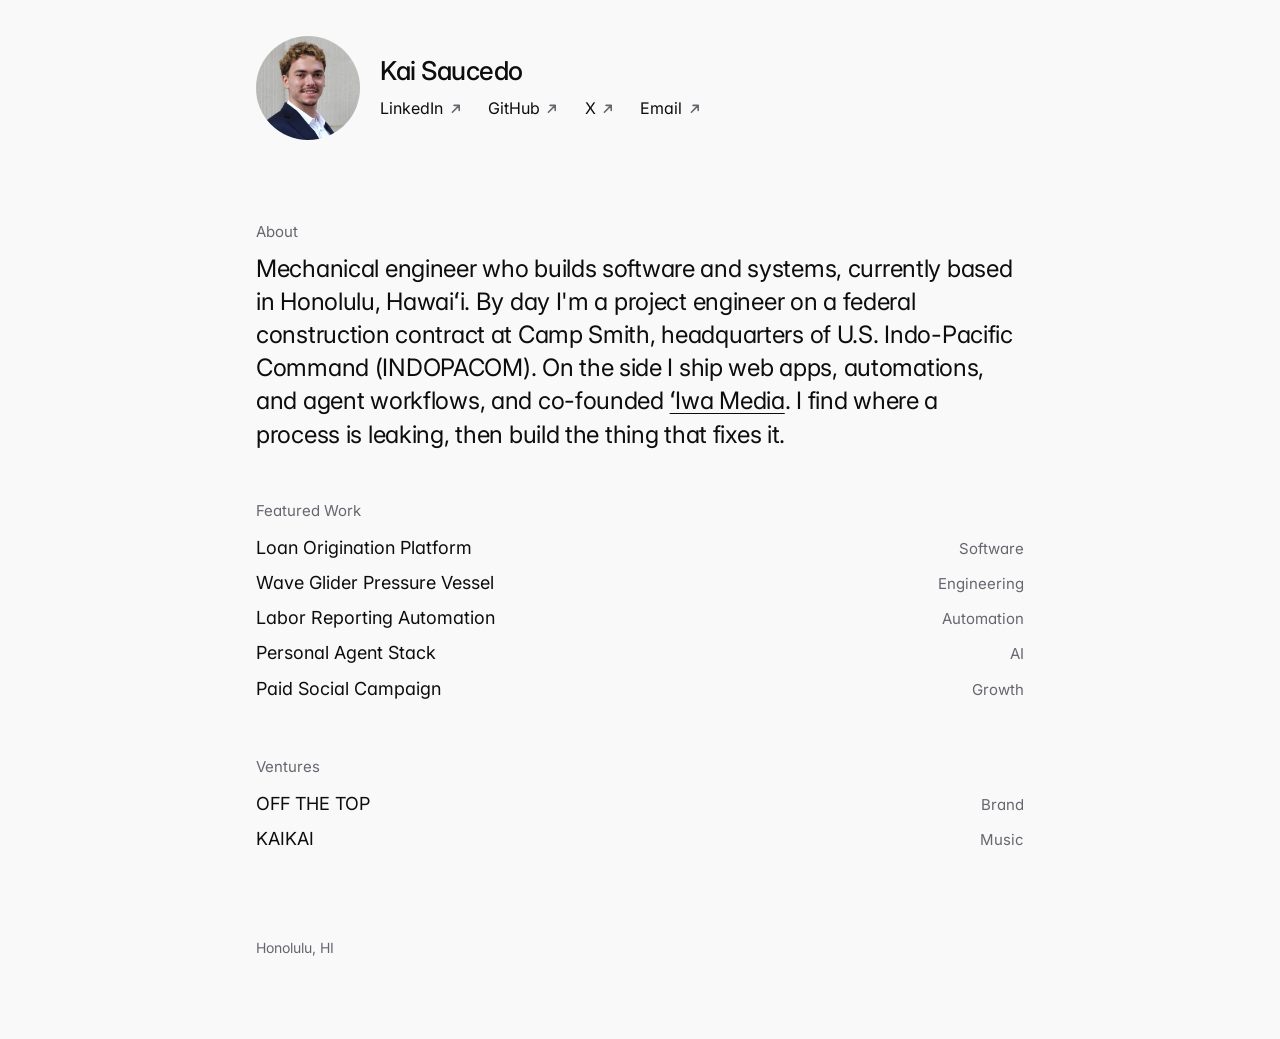
==== index.html @ c6298129 "Keep name, links, and page titles static during decode Co-Authored-By: Claude Opus 5.5 <noreply@anth" ====
<!DOCTYPE html>
<html lang="en">
<head>
<meta charset="UTF-8">
<meta name="viewport" content="width=device-width, initial-scale=1.0, viewport-fit=cover">
<title>Kai Saucedo</title>
<meta name="description" content="Kai Saucedo, mechanical engineer building software, automations, and agent workflows in Honolulu.">
<meta name="claude:viewport-fit-sides" content="cover">
<link rel="preconnect" href="https://fonts.googleapis.com">
<link rel="preconnect" href="https://fonts.gstatic.com" crossorigin>
<link rel="stylesheet" href="https://fonts.googleapis.com/css2?family=Inter:wght@400;500;600&display=swap">
<link rel="stylesheet" href="style.css">
<script>(function(){var r=document.documentElement;if(!(window.matchMedia&&matchMedia('(prefers-reduced-motion: reduce)').matches)){r.classList.add('scramble-pending');setTimeout(function(){r.classList.remove('scramble-pending')},2500);}})();</script>
</head>
<body>
<main class="wrap">
<header class="hero">
<img class="headshot" src="headshot.jpg" width="104" height="104" alt="Kai Saucedo">
<div class="hero-text">
<p class="name">Kai Saucedo</p>
<ul class="links"><li><a href="https://linkedin.com/in/kaisaucedo" target="_blank" rel="noopener"><span>LinkedIn</span><svg viewBox="0 0 12 12" aria-hidden="true"><path d="M3 9 9 3M4.5 3H9v4.5"/></svg></a></li><li><a href="https://github.com/ka1saucedo" target="_blank" rel="noopener"><span>GitHub</span><svg viewBox="0 0 12 12" aria-hidden="true"><path d="M3 9 9 3M4.5 3H9v4.5"/></svg></a></li><li><a href="https://x.com/ka1saucedo" target="_blank" rel="noopener"><span>X</span><svg viewBox="0 0 12 12" aria-hidden="true"><path d="M3 9 9 3M4.5 3H9v4.5"/></svg></a></li><li><a href="mailto:ka1saucedo@outlook.com"><span>Email</span><svg viewBox="0 0 12 12" aria-hidden="true"><path d="M3 9 9 3M4.5 3H9v4.5"/></svg></a></li></ul>
</div>
</header>
<p class="group-label">About</p>
<p class="intro" data-scramble data-delay="120" data-duration="1300">Mechanical engineer who builds software and systems, currently based in Honolulu, Hawaiʻi. By day I'm a project engineer on a federal construction contract at Camp Smith, headquarters of U.S. Indo-Pacific Command (INDOPACOM). On the side I ship web apps, automations, and agent workflows, and co-founded <a class="inline-link" href="https://iwamedia.com" target="_blank" rel="noopener">ʻIwa Media</a>. I find where a process is leaking, then build the thing that fixes it.</p>
<p class="group-label">Featured Work</p><ul class="work"><li><a href="lending.html"><span class="title" data-scramble data-delay="700" data-duration="520">Loan Origination Platform</span><span class="tag">Software</span></a></li><li><a href="capstone.html"><span class="title" data-scramble data-delay="770" data-duration="520">Wave Glider Pressure Vessel</span><span class="tag">Engineering</span></a></li><li><a href="automation.html"><span class="title" data-scramble data-delay="840" data-duration="520">Labor Reporting Automation</span><span class="tag">Automation</span></a></li><li><a href="agents.html"><span class="title" data-scramble data-delay="910" data-duration="520">Personal Agent Stack</span><span class="tag">AI</span></a></li><li><a href="growth.html"><span class="title" data-scramble data-delay="980" data-duration="520">Paid Social Campaign</span><span class="tag">Growth</span></a></li></ul><p class="group-label">Ventures</p><ul class="work"><li><a href="off-the-top.html"><span class="title" data-scramble data-delay="1080" data-duration="520">OFF THE TOP</span><span class="tag">Brand</span></a></li><li><a href="kaikai.html"><span class="title" data-scramble data-delay="1150" data-duration="520">KAIKAI</span><span class="tag">Music</span></a></li></ul>
<footer class="foot"><span>Honolulu, HI</span></footer>
</main>
<script src="site.js"></script>
</body>
</html>
---- style.css ----
/* Layout: one quiet left-aligned column, name on top, big intro, plain list of work. */
:root {
  --bg: #F9F9F9;
  --fg: #0D0D0D;
  --muted: #66666F;
  --line: #E3E3E7;
  --font: "Inter", ui-sans-serif, system-ui, -apple-system, "Segoe UI", Roboto, sans-serif;
  --step-0: 1rem;
  --step-1: 1.125rem;
  --step-2: clamp(1.25rem, 1.05rem + 0.9vw, 1.5rem);
  color-scheme: light;
}
* { box-sizing: border-box; }
html { -webkit-text-size-adjust: 100%; }
body {
  margin: 0;
  background: var(--bg);
  color: var(--fg);
  font-family: var(--font);
  font-size: var(--step-0);
  line-height: 1.6;
  -webkit-font-smoothing: antialiased;
  font-feature-settings: "cv11", "ss01";
}
.wrap {
  max-width: 50rem;
  margin: 0 auto;
  padding-block: 2.25rem 5rem;
  padding-left: max(16px, env(safe-area-inset-left, 0px));
  padding-right: max(16px, env(safe-area-inset-right, 0px));
}
a { color: inherit; }
.inline-link, .prose a {
  text-decoration: underline;
  text-decoration-thickness: 1px;
  text-underline-offset: 0.18em;
}
.inline-link:hover, .prose a:hover { color: var(--muted); }
:focus-visible { outline: 2px solid var(--fg); outline-offset: 3px; border-radius: 2px; }

.name { font-size: clamp(1.375rem, 1.2rem + 0.8vw, 1.625rem); font-weight: 500; letter-spacing: -0.018em; line-height: 1.2; margin: 0; text-decoration: none; display: inline-block; }
.hero { display: flex; align-items: center; gap: 1.25rem; }
.hero-text { min-width: 0; }
.headshot { display: block; flex: none; width: 6.5rem; height: 6.5rem; max-width: 100%; border-radius: 50%; object-fit: cover; margin: 0; background: var(--line); }
.hero .links { margin-top: 0.55rem; }
@media (max-width: 420px) { .headshot { width: 4.5rem; height: 4.5rem; } .hero { gap: 0.9rem; } .hero .links { gap: 0.3rem 0.75rem; font-size: 0.9375rem; } }
.links { list-style: none; padding: 0; margin: 1rem 0 0; display: flex; flex-wrap: wrap; gap: 0.4rem 1.6rem; }
.links a { display: inline-flex; align-items: center; gap: 0.35rem; text-decoration: none; }
.links svg { width: 0.85em; height: 0.85em; fill: none; stroke: var(--muted); stroke-width: 1.4; stroke-linecap: round; stroke-linejoin: round; transition: transform .15s, stroke .15s; }
.links a:hover svg { stroke: var(--fg); transform: translate(1px, -1px); }
.links a:hover { color: var(--muted); }
a.name:hover { color: var(--muted); }

/* home */
.intro {
  font-size: var(--step-2);
  line-height: 1.38;
  letter-spacing: -0.012em;
  margin: clamp(4rem, 10vw, 6.5rem) 0 0;
  max-width: 33em;
}
.work { list-style: none; padding: 0; margin: clamp(4rem, 10vw, 6.5rem) 0 0; }
.work li a {
  display: flex;
  justify-content: space-between;
  align-items: baseline;
  gap: 1rem;
  padding-block: 0.2rem;
  font-size: var(--step-1);
  text-decoration: none;
}
.work .tag { color: var(--muted); font-size: 0.9375rem; white-space: nowrap; transition: color .15s; }
.work li a:hover .tag { color: var(--fg); }
.work li a:hover .title { color: var(--muted); }
.group-label { color: var(--muted); font-size: 0.9375rem; margin: 3rem 0 0.5rem; }
.hero + .group-label { margin-top: clamp(3.5rem, 8vw, 5rem); }
.group-label + .work, .group-label + .intro { margin-top: 0; }
.foot { margin-top: 5rem; color: var(--muted); font-size: 0.875rem; display: flex; flex-wrap: wrap; gap: 0.25rem 1.25rem; }
.foot a { text-decoration: none; }
.foot a:hover { color: var(--fg); }

/* project pages */
.kicker { color: var(--muted); font-size: 0.9375rem; margin: clamp(4rem, 10vw, 6.5rem) 0 0.5rem; }
h1 { font-size: var(--step-2); font-weight: 500; letter-spacing: -0.015em; line-height: 1.3; margin: 0; text-wrap: balance; }
.lede { font-size: var(--step-2); line-height: 1.38; letter-spacing: -0.012em; color: var(--muted); margin: 0.75rem 0 0; max-width: 33em; }
.meta { display: grid; grid-template-columns: 7.5rem minmax(0, 1fr); gap: 0.55rem 1.5rem; margin: 3rem 0 0; padding-top: 1.25rem; border-top: 1px solid var(--line); }
.meta dt { color: var(--muted); font-size: 0.9375rem; }
.meta dd { margin: 0; min-width: 0; }
.prose { max-width: 65ch; }
.prose h2 { font-size: var(--step-0); font-weight: 600; margin: 3rem 0 0.5rem; letter-spacing: -0.005em; }
.prose p { margin: 0 0 1rem; }
.flow { list-style: none; padding: 0; margin: 0.25rem 0 0; counter-reset: step; display: grid; gap: 0.6rem; }
.flow li { counter-increment: step; display: grid; grid-template-columns: 2rem minmax(0, 1fr); }
.flow li::before { content: counter(step, decimal-leading-zero); color: var(--muted); font-variant-numeric: tabular-nums; font-size: 0.9375rem; padding-top: 0.05rem; }
.flow strong { font-weight: 500; }
.flow span { color: var(--muted); }
.plain-list { padding-left: 1.1rem; margin: 0.25rem 0 1rem; }
.plain-list li { margin-bottom: 0.4rem; }
.figures { display: grid; grid-template-columns: repeat(4, minmax(0, 1fr)); gap: 1.25rem 1.5rem; margin: 2.5rem 0 0; padding-top: 1.25rem; border-top: 1px solid var(--line); }
.figures div { min-width: 0; }
.figures dt { font-size: var(--step-2); font-weight: 500; letter-spacing: -0.015em; font-variant-numeric: tabular-nums; }
.figures dd { margin: 0.15rem 0 0; color: var(--muted); font-size: 0.875rem; line-height: 1.4; }
.note { color: var(--muted); font-size: 0.875rem; }
.pager { display: flex; justify-content: space-between; flex-wrap: wrap; gap: 0.75rem 2rem; margin-top: 4.5rem; padding-top: 1.25rem; border-top: 1px solid var(--line); font-size: 0.9375rem; }
.pager a { text-decoration: none; color: var(--muted); }
.pager a:hover { color: var(--fg); }
.pager b { font-weight: 500; color: var(--fg); }

@media (max-width: 640px) {
  .figures { grid-template-columns: repeat(2, minmax(0, 1fr)); }
  .meta { grid-template-columns: minmax(0, 1fr); gap: 0.1rem; }
  .meta dd { margin-bottom: 0.7rem; }
}

/* scramble: hide only while the script is about to take over */
.scramble-pending [data-scramble] { visibility: hidden; }
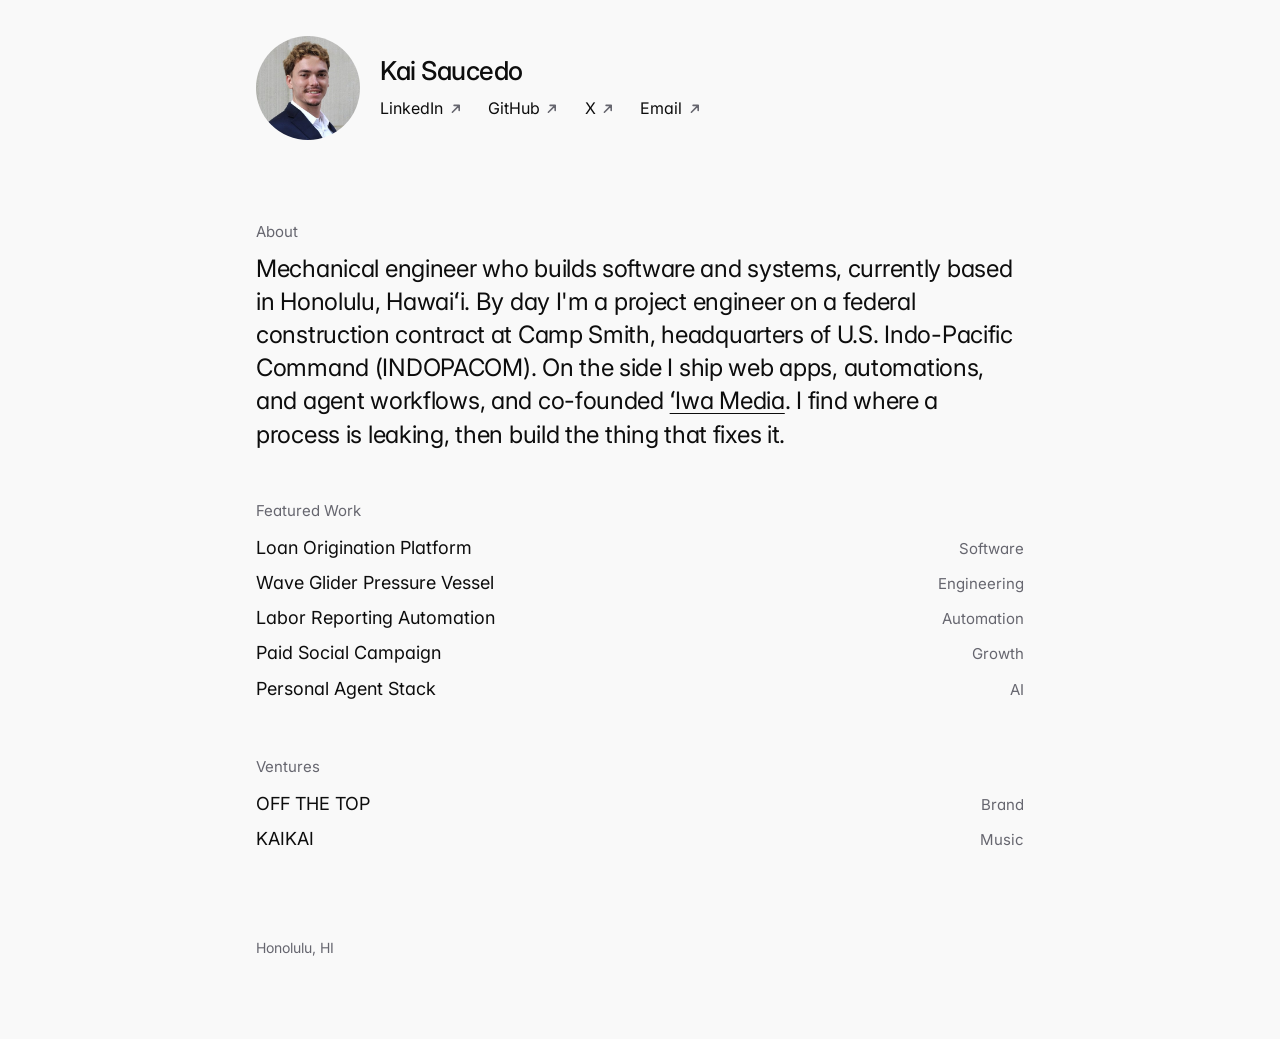
==== commit 35681535: "Move Personal Agent Stack below Paid Social Campaign Co-Authored-By: Claude Opus 5.5 <noreply@anthro" ====
--- a/index.html
+++ b/index.html
@@ -23,7 +23,7 @@
 </header>
 <p class="group-label">About</p>
 <p class="intro" data-scramble data-delay="120" data-duration="1300">Mechanical engineer who builds software and systems, currently based in Honolulu, Hawaiʻi. By day I'm a project engineer on a federal construction contract at Camp Smith, headquarters of U.S. Indo-Pacific Command (INDOPACOM). On the side I ship web apps, automations, and agent workflows, and co-founded <a class="inline-link" href="https://iwamedia.com" target="_blank" rel="noopener">ʻIwa Media</a>. I find where a process is leaking, then build the thing that fixes it.</p>
-<p class="group-label">Featured Work</p><ul class="work"><li><a href="lending.html"><span class="title" data-scramble data-delay="700" data-duration="520">Loan Origination Platform</span><span class="tag">Software</span></a></li><li><a href="capstone.html"><span class="title" data-scramble data-delay="770" data-duration="520">Wave Glider Pressure Vessel</span><span class="tag">Engineering</span></a></li><li><a href="automation.html"><span class="title" data-scramble data-delay="840" data-duration="520">Labor Reporting Automation</span><span class="tag">Automation</span></a></li><li><a href="agents.html"><span class="title" data-scramble data-delay="910" data-duration="520">Personal Agent Stack</span><span class="tag">AI</span></a></li><li><a href="growth.html"><span class="title" data-scramble data-delay="980" data-duration="520">Paid Social Campaign</span><span class="tag">Growth</span></a></li></ul><p class="group-label">Ventures</p><ul class="work"><li><a href="off-the-top.html"><span class="title" data-scramble data-delay="1080" data-duration="520">OFF THE TOP</span><span class="tag">Brand</span></a></li><li><a href="kaikai.html"><span class="title" data-scramble data-delay="1150" data-duration="520">KAIKAI</span><span class="tag">Music</span></a></li></ul>
+<p class="group-label">Featured Work</p><ul class="work"><li><a href="lending.html"><span class="title" data-scramble data-delay="700" data-duration="520">Loan Origination Platform</span><span class="tag" data-scramble data-delay="760" data-duration="460">Software</span></a></li><li><a href="capstone.html"><span class="title" data-scramble data-delay="770" data-duration="520">Wave Glider Pressure Vessel</span><span class="tag" data-scramble data-delay="830" data-duration="460">Engineering</span></a></li><li><a href="automation.html"><span class="title" data-scramble data-delay="840" data-duration="520">Labor Reporting Automation</span><span class="tag" data-scramble data-delay="900" data-duration="460">Automation</span></a></li><li><a href="growth.html"><span class="title" data-scramble data-delay="910" data-duration="520">Paid Social Campaign</span><span class="tag" data-scramble data-delay="970" data-duration="460">Growth</span></a></li><li><a href="agents.html"><span class="title" data-scramble data-delay="980" data-duration="520">Personal Agent Stack</span><span class="tag" data-scramble data-delay="1040" data-duration="460">AI</span></a></li></ul><p class="group-label">Ventures</p><ul class="work"><li><a href="off-the-top.html"><span class="title" data-scramble data-delay="1080" data-duration="520">OFF THE TOP</span><span class="tag" data-scramble data-delay="1140" data-duration="460">Brand</span></a></li><li><a href="kaikai.html"><span class="title" data-scramble data-delay="1150" data-duration="520">KAIKAI</span><span class="tag" data-scramble data-delay="1210" data-duration="460">Music</span></a></li></ul>
 <footer class="foot"><span>Honolulu, HI</span></footer>
 </main>
 <script src="site.js"></script>
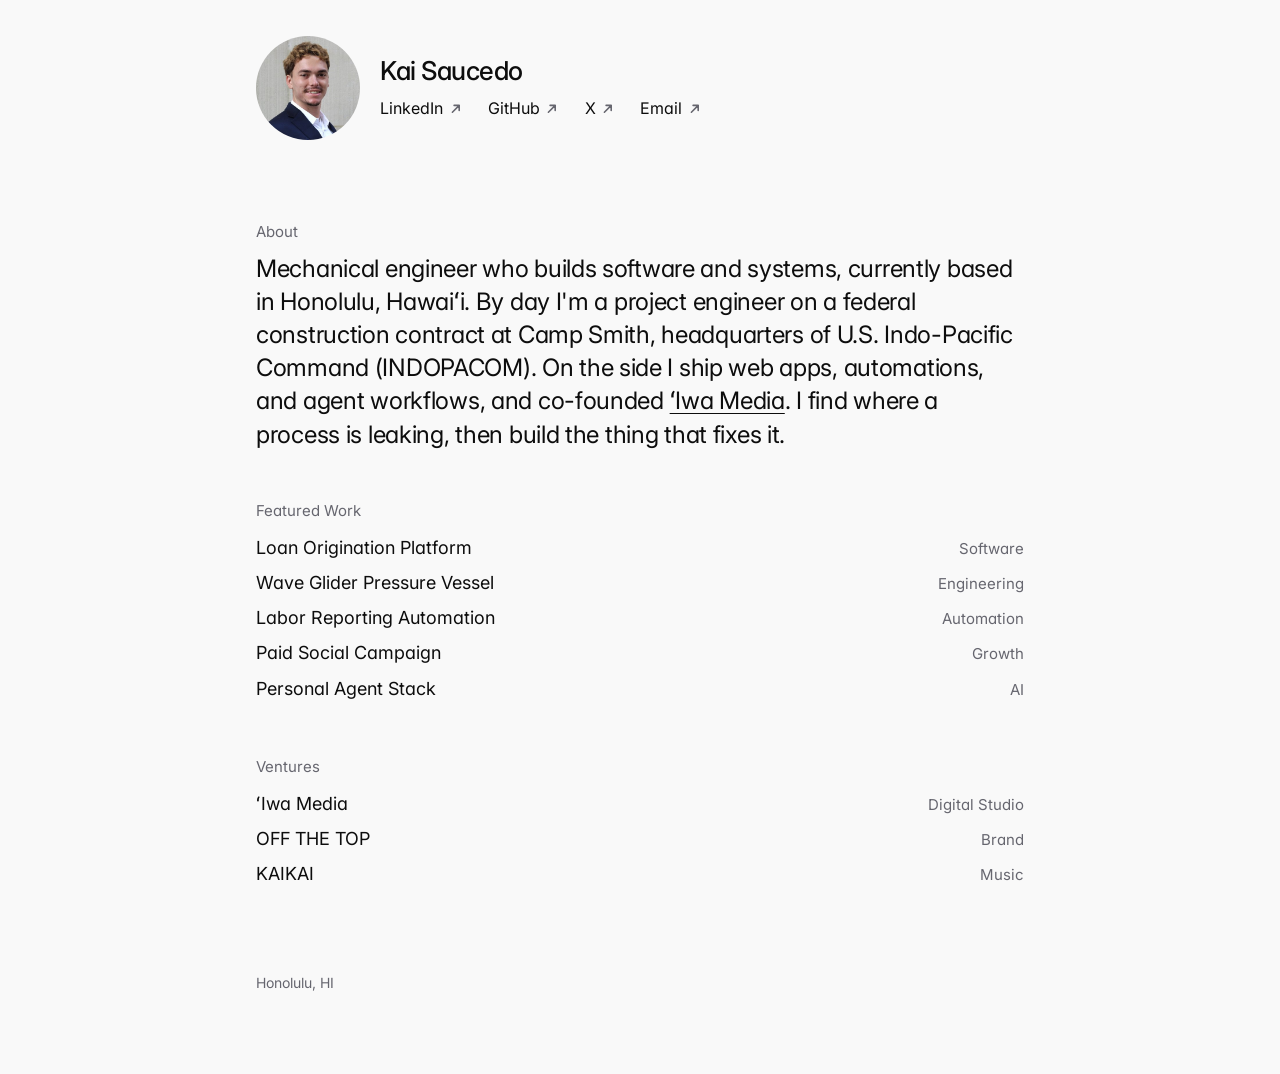
==== commit 9c768e79: "Add ʻIwa Media to Ventures Co-Authored-By: Claude Opus 5.5 <noreply@anthropic.com> Claude-Session: h" ====
--- a/index.html
+++ b/index.html
@@ -23,7 +23,7 @@
 </header>
 <p class="group-label">About</p>
 <p class="intro" data-scramble data-delay="120" data-duration="1300">Mechanical engineer who builds software and systems, currently based in Honolulu, Hawaiʻi. By day I'm a project engineer on a federal construction contract at Camp Smith, headquarters of U.S. Indo-Pacific Command (INDOPACOM). On the side I ship web apps, automations, and agent workflows, and co-founded <a class="inline-link" href="https://iwamedia.com" target="_blank" rel="noopener">ʻIwa Media</a>. I find where a process is leaking, then build the thing that fixes it.</p>
-<p class="group-label">Featured Work</p><ul class="work"><li><a href="lending.html"><span class="title" data-scramble data-delay="700" data-duration="520">Loan Origination Platform</span><span class="tag" data-scramble data-delay="760" data-duration="460">Software</span></a></li><li><a href="capstone.html"><span class="title" data-scramble data-delay="770" data-duration="520">Wave Glider Pressure Vessel</span><span class="tag" data-scramble data-delay="830" data-duration="460">Engineering</span></a></li><li><a href="automation.html"><span class="title" data-scramble data-delay="840" data-duration="520">Labor Reporting Automation</span><span class="tag" data-scramble data-delay="900" data-duration="460">Automation</span></a></li><li><a href="growth.html"><span class="title" data-scramble data-delay="910" data-duration="520">Paid Social Campaign</span><span class="tag" data-scramble data-delay="970" data-duration="460">Growth</span></a></li><li><a href="agents.html"><span class="title" data-scramble data-delay="980" data-duration="520">Personal Agent Stack</span><span class="tag" data-scramble data-delay="1040" data-duration="460">AI</span></a></li></ul><p class="group-label">Ventures</p><ul class="work"><li><a href="off-the-top.html"><span class="title" data-scramble data-delay="1080" data-duration="520">OFF THE TOP</span><span class="tag" data-scramble data-delay="1140" data-duration="460">Brand</span></a></li><li><a href="kaikai.html"><span class="title" data-scramble data-delay="1150" data-duration="520">KAIKAI</span><span class="tag" data-scramble data-delay="1210" data-duration="460">Music</span></a></li></ul>
+<p class="group-label">Featured Work</p><ul class="work"><li><a href="lending.html"><span class="title" data-scramble data-delay="700" data-duration="520">Loan Origination Platform</span><span class="tag" data-scramble data-delay="760" data-duration="460">Software</span></a></li><li><a href="capstone.html"><span class="title" data-scramble data-delay="770" data-duration="520">Wave Glider Pressure Vessel</span><span class="tag" data-scramble data-delay="830" data-duration="460">Engineering</span></a></li><li><a href="automation.html"><span class="title" data-scramble data-delay="840" data-duration="520">Labor Reporting Automation</span><span class="tag" data-scramble data-delay="900" data-duration="460">Automation</span></a></li><li><a href="growth.html"><span class="title" data-scramble data-delay="910" data-duration="520">Paid Social Campaign</span><span class="tag" data-scramble data-delay="970" data-duration="460">Growth</span></a></li><li><a href="agents.html"><span class="title" data-scramble data-delay="980" data-duration="520">Personal Agent Stack</span><span class="tag" data-scramble data-delay="1040" data-duration="460">AI</span></a></li></ul><p class="group-label">Ventures</p><ul class="work"><li><a href="iwa-media.html"><span class="title" data-scramble data-delay="1080" data-duration="520">ʻIwa Media</span><span class="tag" data-scramble data-delay="1140" data-duration="460">Digital Studio</span></a></li><li><a href="off-the-top.html"><span class="title" data-scramble data-delay="1150" data-duration="520">OFF THE TOP</span><span class="tag" data-scramble data-delay="1210" data-duration="460">Brand</span></a></li><li><a href="kaikai.html"><span class="title" data-scramble data-delay="1220" data-duration="520">KAIKAI</span><span class="tag" data-scramble data-delay="1280" data-duration="460">Music</span></a></li></ul>
 <footer class="foot"><span>Honolulu, HI</span></footer>
 </main>
 <script src="site.js"></script>
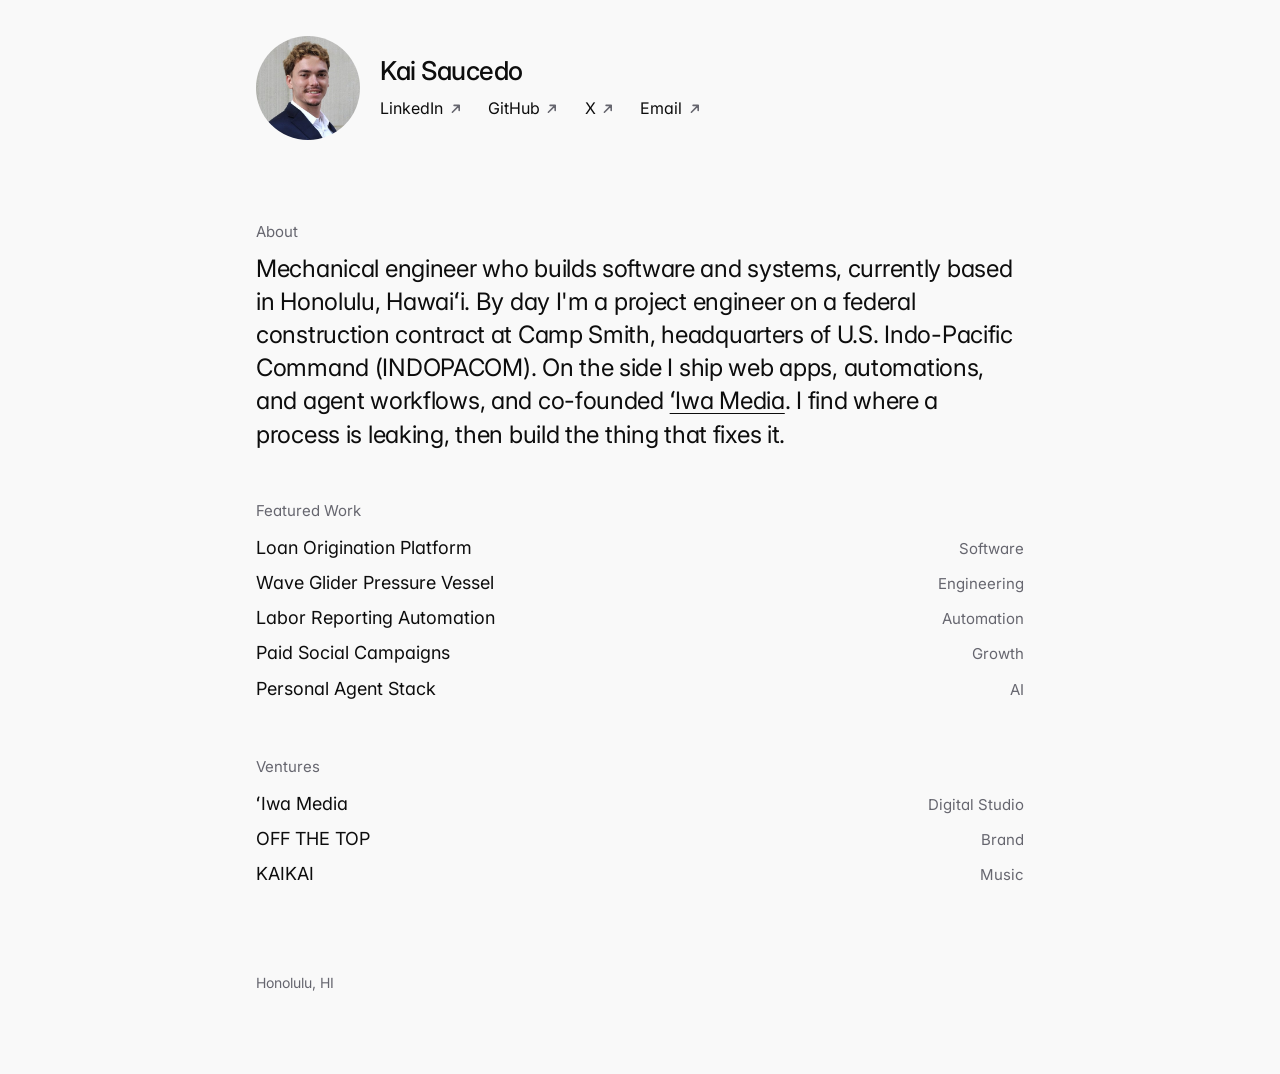
==== commit ad619750: "Expand capstone page from team site; rebuild growth page across all Meta ad accounts Co-Authored-By:" ====
--- a/index.html
+++ b/index.html
@@ -23,7 +23,7 @@
 </header>
 <p class="group-label">About</p>
 <p class="intro" data-scramble data-delay="120" data-duration="1300">Mechanical engineer who builds software and systems, currently based in Honolulu, Hawaiʻi. By day I'm a project engineer on a federal construction contract at Camp Smith, headquarters of U.S. Indo-Pacific Command (INDOPACOM). On the side I ship web apps, automations, and agent workflows, and co-founded <a class="inline-link" href="https://iwamedia.com" target="_blank" rel="noopener">ʻIwa Media</a>. I find where a process is leaking, then build the thing that fixes it.</p>
-<p class="group-label">Featured Work</p><ul class="work"><li><a href="lending.html"><span class="title" data-scramble data-delay="700" data-duration="520">Loan Origination Platform</span><span class="tag" data-scramble data-delay="760" data-duration="460">Software</span></a></li><li><a href="capstone.html"><span class="title" data-scramble data-delay="770" data-duration="520">Wave Glider Pressure Vessel</span><span class="tag" data-scramble data-delay="830" data-duration="460">Engineering</span></a></li><li><a href="automation.html"><span class="title" data-scramble data-delay="840" data-duration="520">Labor Reporting Automation</span><span class="tag" data-scramble data-delay="900" data-duration="460">Automation</span></a></li><li><a href="growth.html"><span class="title" data-scramble data-delay="910" data-duration="520">Paid Social Campaign</span><span class="tag" data-scramble data-delay="970" data-duration="460">Growth</span></a></li><li><a href="agents.html"><span class="title" data-scramble data-delay="980" data-duration="520">Personal Agent Stack</span><span class="tag" data-scramble data-delay="1040" data-duration="460">AI</span></a></li></ul><p class="group-label">Ventures</p><ul class="work"><li><a href="iwa-media.html"><span class="title" data-scramble data-delay="1080" data-duration="520">ʻIwa Media</span><span class="tag" data-scramble data-delay="1140" data-duration="460">Digital Studio</span></a></li><li><a href="off-the-top.html"><span class="title" data-scramble data-delay="1150" data-duration="520">OFF THE TOP</span><span class="tag" data-scramble data-delay="1210" data-duration="460">Brand</span></a></li><li><a href="kaikai.html"><span class="title" data-scramble data-delay="1220" data-duration="520">KAIKAI</span><span class="tag" data-scramble data-delay="1280" data-duration="460">Music</span></a></li></ul>
+<p class="group-label">Featured Work</p><ul class="work"><li><a href="lending.html"><span class="title" data-scramble data-delay="700" data-duration="520">Loan Origination Platform</span><span class="tag" data-scramble data-delay="760" data-duration="460">Software</span></a></li><li><a href="capstone.html"><span class="title" data-scramble data-delay="770" data-duration="520">Wave Glider Pressure Vessel</span><span class="tag" data-scramble data-delay="830" data-duration="460">Engineering</span></a></li><li><a href="automation.html"><span class="title" data-scramble data-delay="840" data-duration="520">Labor Reporting Automation</span><span class="tag" data-scramble data-delay="900" data-duration="460">Automation</span></a></li><li><a href="growth.html"><span class="title" data-scramble data-delay="910" data-duration="520">Paid Social Campaigns</span><span class="tag" data-scramble data-delay="970" data-duration="460">Growth</span></a></li><li><a href="agents.html"><span class="title" data-scramble data-delay="980" data-duration="520">Personal Agent Stack</span><span class="tag" data-scramble data-delay="1040" data-duration="460">AI</span></a></li></ul><p class="group-label">Ventures</p><ul class="work"><li><a href="iwa-media.html"><span class="title" data-scramble data-delay="1080" data-duration="520">ʻIwa Media</span><span class="tag" data-scramble data-delay="1140" data-duration="460">Digital Studio</span></a></li><li><a href="off-the-top.html"><span class="title" data-scramble data-delay="1150" data-duration="520">OFF THE TOP</span><span class="tag" data-scramble data-delay="1210" data-duration="460">Brand</span></a></li><li><a href="kaikai.html"><span class="title" data-scramble data-delay="1220" data-duration="520">KAIKAI</span><span class="tag" data-scramble data-delay="1280" data-duration="460">Music</span></a></li></ul>
 <footer class="foot"><span>Honolulu, HI</span></footer>
 </main>
 <script src="site.js"></script>
--- a/style.css
+++ b/style.css
@@ -101,6 +101,15 @@
 .figures dt { font-size: var(--step-2); font-weight: 500; letter-spacing: -0.015em; font-variant-numeric: tabular-nums; }
 .figures dd { margin: 0.15rem 0 0; color: var(--muted); font-size: 0.875rem; line-height: 1.4; }
 .note { color: var(--muted); font-size: 0.875rem; }
+.table-wrap { overflow-x: auto; margin: 0.5rem 0 1.25rem; }
+table { border-collapse: collapse; width: 100%; font-size: 0.9375rem; font-variant-numeric: tabular-nums; }
+th, td { text-align: left; padding: 0.45rem 1rem 0.45rem 0; border-bottom: 1px solid var(--line); white-space: nowrap; }
+thead th { color: var(--muted); font-weight: 400; font-size: 0.875rem; }
+tbody th { color: var(--muted); font-weight: 400; }
+.campaigns tbody th { color: var(--fg); vertical-align: top; }
+.campaigns td { vertical-align: top; }
+.campaigns td:last-child { white-space: normal; min-width: 14rem; padding-right: 0; }
+.campaigns .sub { color: var(--muted); font-size: 0.8125rem; }
 .pager { display: flex; justify-content: space-between; flex-wrap: wrap; gap: 0.75rem 2rem; margin-top: 4.5rem; padding-top: 1.25rem; border-top: 1px solid var(--line); font-size: 0.9375rem; }
 .pager a { text-decoration: none; color: var(--muted); }
 .pager a:hover { color: var(--fg); }
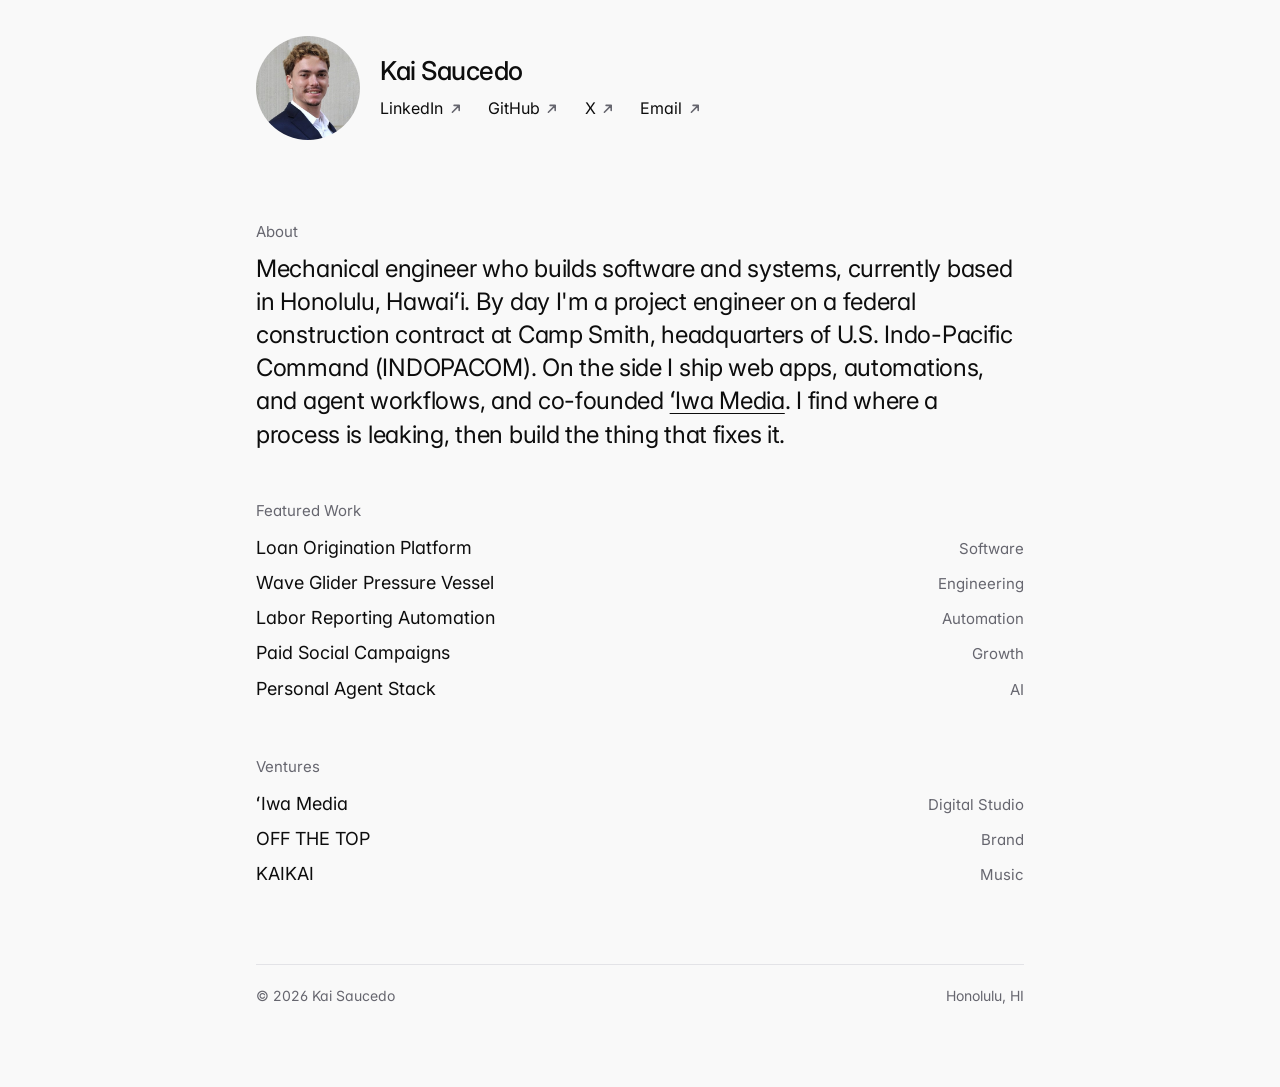
==== commit a5366b93: "Add footer divider with copyright; move back link into left margin on desktop Co-Authored-By: Claude" ====
--- a/index.html
+++ b/index.html
@@ -24,7 +24,7 @@
 <p class="group-label">About</p>
 <p class="intro" data-scramble data-delay="120" data-duration="1300">Mechanical engineer who builds software and systems, currently based in Honolulu, Hawaiʻi. By day I'm a project engineer on a federal construction contract at Camp Smith, headquarters of U.S. Indo-Pacific Command (INDOPACOM). On the side I ship web apps, automations, and agent workflows, and co-founded <a class="inline-link" href="https://iwamedia.com" target="_blank" rel="noopener">ʻIwa Media</a>. I find where a process is leaking, then build the thing that fixes it.</p>
 <p class="group-label">Featured Work</p><ul class="work"><li><a href="lending.html"><span class="title" data-scramble data-delay="700" data-duration="520">Loan Origination Platform</span><span class="tag" data-scramble data-delay="760" data-duration="460">Software</span></a></li><li><a href="capstone.html"><span class="title" data-scramble data-delay="770" data-duration="520">Wave Glider Pressure Vessel</span><span class="tag" data-scramble data-delay="830" data-duration="460">Engineering</span></a></li><li><a href="automation.html"><span class="title" data-scramble data-delay="840" data-duration="520">Labor Reporting Automation</span><span class="tag" data-scramble data-delay="900" data-duration="460">Automation</span></a></li><li><a href="growth.html"><span class="title" data-scramble data-delay="910" data-duration="520">Paid Social Campaigns</span><span class="tag" data-scramble data-delay="970" data-duration="460">Growth</span></a></li><li><a href="agents.html"><span class="title" data-scramble data-delay="980" data-duration="520">Personal Agent Stack</span><span class="tag" data-scramble data-delay="1040" data-duration="460">AI</span></a></li></ul><p class="group-label">Ventures</p><ul class="work"><li><a href="iwa-media.html"><span class="title" data-scramble data-delay="1080" data-duration="520">ʻIwa Media</span><span class="tag" data-scramble data-delay="1140" data-duration="460">Digital Studio</span></a></li><li><a href="off-the-top.html"><span class="title" data-scramble data-delay="1150" data-duration="520">OFF THE TOP</span><span class="tag" data-scramble data-delay="1210" data-duration="460">Brand</span></a></li><li><a href="kaikai.html"><span class="title" data-scramble data-delay="1220" data-duration="520">KAIKAI</span><span class="tag" data-scramble data-delay="1280" data-duration="460">Music</span></a></li></ul>
-<footer class="foot"><span>Honolulu, HI</span></footer>
+<footer class="foot"><span>&copy; 2026 Kai Saucedo</span><span>Honolulu, HI</span></footer>
 </main>
 <script src="site.js"></script>
 </body>
--- a/style.css
+++ b/style.css
@@ -75,12 +75,19 @@
 .group-label { color: var(--muted); font-size: 0.9375rem; margin: 3rem 0 0.5rem; }
 .hero + .group-label { margin-top: clamp(3.5rem, 8vw, 5rem); }
 .group-label + .work, .group-label + .intro { margin-top: 0; }
-.foot { margin-top: 5rem; color: var(--muted); font-size: 0.875rem; display: flex; flex-wrap: wrap; gap: 0.25rem 1.25rem; }
+.foot { margin-top: 4.5rem; padding-top: 1.25rem; border-top: 1px solid var(--line); color: var(--muted); font-size: 0.875rem; display: flex; justify-content: space-between; flex-wrap: wrap; gap: 0.25rem 1.25rem; }
 .foot a { text-decoration: none; }
 .foot a:hover { color: var(--fg); }
 
 /* project pages */
-.kicker { color: var(--muted); font-size: 0.9375rem; margin: clamp(4rem, 10vw, 6.5rem) 0 0.5rem; }
+.back { color: var(--muted); font-size: 0.9375rem; text-decoration: none; display: inline-block; transition: color .15s; }
+.back:hover { color: var(--fg); }
+.kicker { color: var(--muted); font-size: 0.9375rem; margin: 1.75rem 0 0.5rem; }
+.project { position: relative; }
+@media (min-width: 1024px) {
+  .project .back { position: absolute; right: 100%; top: 2.25rem; margin-right: 1rem; white-space: nowrap; line-height: 1.6; }
+  .project .kicker { margin-top: 0; line-height: 1.6; }
+}
 h1 { font-size: var(--step-2); font-weight: 500; letter-spacing: -0.015em; line-height: 1.3; margin: 0; text-wrap: balance; }
 .lede { font-size: var(--step-2); line-height: 1.38; letter-spacing: -0.012em; color: var(--muted); margin: 0.75rem 0 0; max-width: 33em; }
 .meta { display: grid; grid-template-columns: 7.5rem minmax(0, 1fr); gap: 0.55rem 1.5rem; margin: 3rem 0 0; padding-top: 1.25rem; border-top: 1px solid var(--line); }
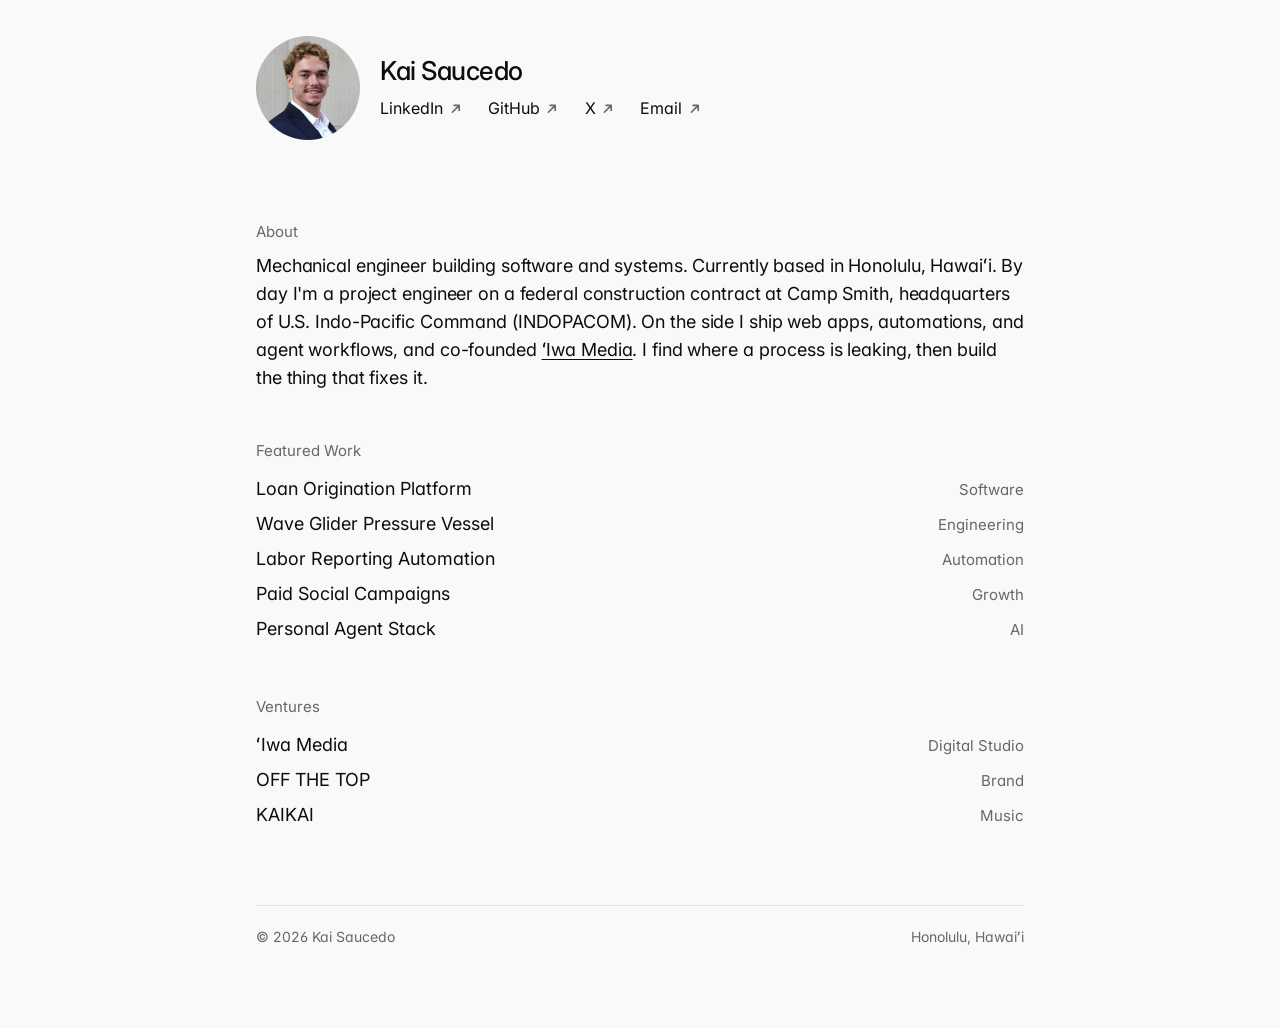
==== commit 931d10a8: "Spell out acronyms on first use, tighten About copy, match About size to project list Co-Authored-By" ====
--- a/index.html
+++ b/index.html
@@ -22,9 +22,9 @@
 </div>
 </header>
 <p class="group-label">About</p>
-<p class="intro" data-scramble data-delay="120" data-duration="1300">Mechanical engineer who builds software and systems, currently based in Honolulu, Hawaiʻi. By day I'm a project engineer on a federal construction contract at Camp Smith, headquarters of U.S. Indo-Pacific Command (INDOPACOM). On the side I ship web apps, automations, and agent workflows, and co-founded <a class="inline-link" href="https://iwamedia.com" target="_blank" rel="noopener">ʻIwa Media</a>. I find where a process is leaking, then build the thing that fixes it.</p>
+<p class="intro" data-scramble data-delay="120" data-duration="1300">Mechanical engineer building software and systems. Currently based in Honolulu, Hawaiʻi. By day I'm a project engineer on a federal construction contract at Camp Smith, headquarters of U.S. Indo-Pacific Command (INDOPACOM). On the side I ship web apps, automations, and agent workflows, and co-founded <a class="inline-link" href="https://iwamedia.com" target="_blank" rel="noopener">ʻIwa Media</a>. I find where a process is leaking, then build the thing that fixes it.</p>
 <p class="group-label">Featured Work</p><ul class="work"><li><a href="lending.html"><span class="title" data-scramble data-delay="700" data-duration="520">Loan Origination Platform</span><span class="tag" data-scramble data-delay="760" data-duration="460">Software</span></a></li><li><a href="capstone.html"><span class="title" data-scramble data-delay="770" data-duration="520">Wave Glider Pressure Vessel</span><span class="tag" data-scramble data-delay="830" data-duration="460">Engineering</span></a></li><li><a href="automation.html"><span class="title" data-scramble data-delay="840" data-duration="520">Labor Reporting Automation</span><span class="tag" data-scramble data-delay="900" data-duration="460">Automation</span></a></li><li><a href="growth.html"><span class="title" data-scramble data-delay="910" data-duration="520">Paid Social Campaigns</span><span class="tag" data-scramble data-delay="970" data-duration="460">Growth</span></a></li><li><a href="agents.html"><span class="title" data-scramble data-delay="980" data-duration="520">Personal Agent Stack</span><span class="tag" data-scramble data-delay="1040" data-duration="460">AI</span></a></li></ul><p class="group-label">Ventures</p><ul class="work"><li><a href="iwa-media.html"><span class="title" data-scramble data-delay="1080" data-duration="520">ʻIwa Media</span><span class="tag" data-scramble data-delay="1140" data-duration="460">Digital Studio</span></a></li><li><a href="off-the-top.html"><span class="title" data-scramble data-delay="1150" data-duration="520">OFF THE TOP</span><span class="tag" data-scramble data-delay="1210" data-duration="460">Brand</span></a></li><li><a href="kaikai.html"><span class="title" data-scramble data-delay="1220" data-duration="520">KAIKAI</span><span class="tag" data-scramble data-delay="1280" data-duration="460">Music</span></a></li></ul>
-<footer class="foot"><span>&copy; 2026 Kai Saucedo</span><span>Honolulu, HI</span></footer>
+<footer class="foot"><span>&copy; 2026 Kai Saucedo</span><span>Honolulu, Hawaiʻi</span></footer>
 </main>
 <script src="site.js"></script>
 </body>
--- a/style.css
+++ b/style.css
@@ -53,11 +53,11 @@
 
 /* home */
 .intro {
-  font-size: var(--step-2);
-  line-height: 1.38;
-  letter-spacing: -0.012em;
+  font-size: var(--step-1);
+  line-height: 1.55;
+  letter-spacing: -0.006em;
   margin: clamp(4rem, 10vw, 6.5rem) 0 0;
-  max-width: 33em;
+  max-width: none;
 }
 .work { list-style: none; padding: 0; margin: clamp(4rem, 10vw, 6.5rem) 0 0; }
 .work li a {
@@ -82,12 +82,16 @@
 /* project pages */
 .back { color: var(--muted); font-size: 0.9375rem; text-decoration: none; display: inline-block; transition: color .15s; }
 .back:hover { color: var(--fg); }
-.kicker { color: var(--muted); font-size: 0.9375rem; margin: 1.75rem 0 0.5rem; }
-.project { position: relative; }
-@media (min-width: 1024px) {
-  .project .back { position: absolute; right: 100%; top: 2.25rem; margin-right: 1rem; white-space: nowrap; line-height: 1.6; }
-  .project .kicker { margin-top: 0; line-height: 1.6; }
-}
+.video { position: relative; aspect-ratio: 16 / 9; margin: 2.5rem 0 0; border-radius: 10px; overflow: hidden; background: #0D0D0D; }
+.video button { all: unset; cursor: pointer; position: absolute; inset: 0; display: block; }
+.video img { width: 100%; height: 100%; object-fit: cover; display: block; }
+.video .play { position: absolute; left: 50%; top: 50%; transform: translate(-50%, -50%); width: 4rem; height: 4rem; border-radius: 50%; background: rgba(13,13,13,.72); display: grid; place-items: center; box-shadow: 0 0 0 1px rgba(249,249,249,.3); transition: background .15s, transform .15s; }
+.video button:hover .play, .video button:focus-visible .play { background: rgba(13,13,13,.9); transform: translate(-50%, -50%) scale(1.05); }
+.video .play svg { width: 1.4rem; height: 1.4rem; margin-left: 0.2rem; fill: #F9F9F9; }
+.video iframe { position: absolute; inset: 0; width: 100%; height: 100%; border: 0; }
+.video-cap { color: var(--muted); font-size: 0.875rem; margin: 0.6rem 0 0; }
+.page-top { display: flex; justify-content: space-between; align-items: baseline; gap: 1rem; margin: 1.75rem 0 1.25rem; }
+.kicker { color: var(--muted); font-size: 0.9375rem; margin: 0; }
 h1 { font-size: var(--step-2); font-weight: 500; letter-spacing: -0.015em; line-height: 1.3; margin: 0; text-wrap: balance; }
 .lede { font-size: var(--step-2); line-height: 1.38; letter-spacing: -0.012em; color: var(--muted); margin: 0.75rem 0 0; max-width: 33em; }
 .meta { display: grid; grid-template-columns: 7.5rem minmax(0, 1fr); gap: 0.55rem 1.5rem; margin: 3rem 0 0; padding-top: 1.25rem; border-top: 1px solid var(--line); }
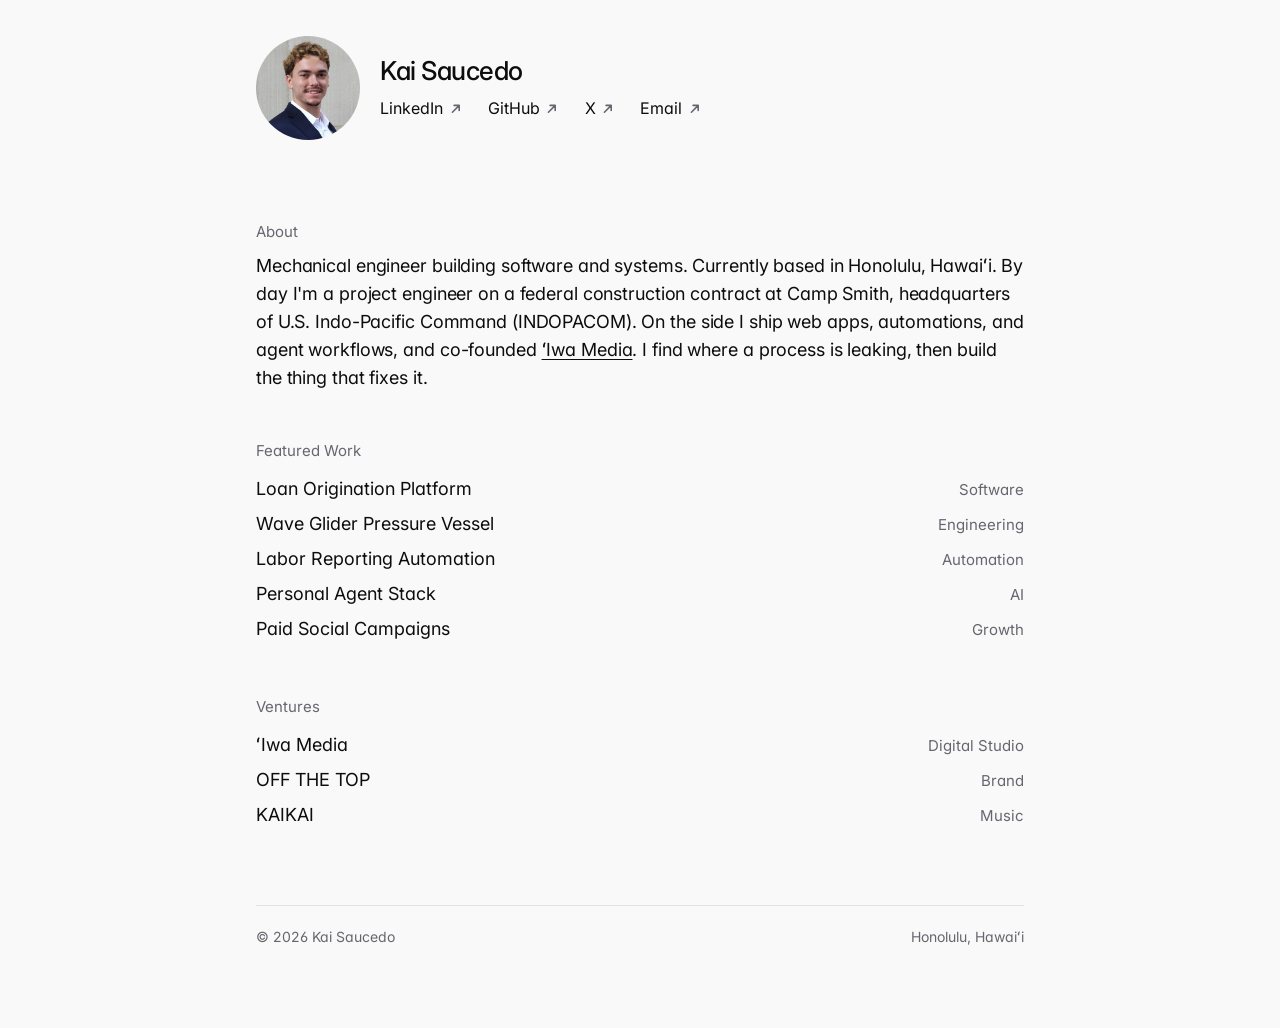
==== commit 78435c39: "Move Paid Social Campaigns below Personal Agent Stack Co-Authored-By: Claude Opus 5.5 <noreply@anthr" ====
--- a/index.html
+++ b/index.html
@@ -23,7 +23,7 @@
 </header>
 <p class="group-label">About</p>
 <p class="intro" data-scramble data-delay="120" data-duration="1300">Mechanical engineer building software and systems. Currently based in Honolulu, Hawaiʻi. By day I'm a project engineer on a federal construction contract at Camp Smith, headquarters of U.S. Indo-Pacific Command (INDOPACOM). On the side I ship web apps, automations, and agent workflows, and co-founded <a class="inline-link" href="https://iwamedia.com" target="_blank" rel="noopener">ʻIwa Media</a>. I find where a process is leaking, then build the thing that fixes it.</p>
-<p class="group-label">Featured Work</p><ul class="work"><li><a href="lending.html"><span class="title" data-scramble data-delay="700" data-duration="520">Loan Origination Platform</span><span class="tag" data-scramble data-delay="760" data-duration="460">Software</span></a></li><li><a href="capstone.html"><span class="title" data-scramble data-delay="770" data-duration="520">Wave Glider Pressure Vessel</span><span class="tag" data-scramble data-delay="830" data-duration="460">Engineering</span></a></li><li><a href="automation.html"><span class="title" data-scramble data-delay="840" data-duration="520">Labor Reporting Automation</span><span class="tag" data-scramble data-delay="900" data-duration="460">Automation</span></a></li><li><a href="growth.html"><span class="title" data-scramble data-delay="910" data-duration="520">Paid Social Campaigns</span><span class="tag" data-scramble data-delay="970" data-duration="460">Growth</span></a></li><li><a href="agents.html"><span class="title" data-scramble data-delay="980" data-duration="520">Personal Agent Stack</span><span class="tag" data-scramble data-delay="1040" data-duration="460">AI</span></a></li></ul><p class="group-label">Ventures</p><ul class="work"><li><a href="iwa-media.html"><span class="title" data-scramble data-delay="1080" data-duration="520">ʻIwa Media</span><span class="tag" data-scramble data-delay="1140" data-duration="460">Digital Studio</span></a></li><li><a href="off-the-top.html"><span class="title" data-scramble data-delay="1150" data-duration="520">OFF THE TOP</span><span class="tag" data-scramble data-delay="1210" data-duration="460">Brand</span></a></li><li><a href="kaikai.html"><span class="title" data-scramble data-delay="1220" data-duration="520">KAIKAI</span><span class="tag" data-scramble data-delay="1280" data-duration="460">Music</span></a></li></ul>
+<p class="group-label">Featured Work</p><ul class="work"><li><a href="lending.html"><span class="title" data-scramble data-delay="700" data-duration="520">Loan Origination Platform</span><span class="tag" data-scramble data-delay="760" data-duration="460">Software</span></a></li><li><a href="capstone.html"><span class="title" data-scramble data-delay="770" data-duration="520">Wave Glider Pressure Vessel</span><span class="tag" data-scramble data-delay="830" data-duration="460">Engineering</span></a></li><li><a href="automation.html"><span class="title" data-scramble data-delay="840" data-duration="520">Labor Reporting Automation</span><span class="tag" data-scramble data-delay="900" data-duration="460">Automation</span></a></li><li><a href="agents.html"><span class="title" data-scramble data-delay="910" data-duration="520">Personal Agent Stack</span><span class="tag" data-scramble data-delay="970" data-duration="460">AI</span></a></li><li><a href="growth.html"><span class="title" data-scramble data-delay="980" data-duration="520">Paid Social Campaigns</span><span class="tag" data-scramble data-delay="1040" data-duration="460">Growth</span></a></li></ul><p class="group-label">Ventures</p><ul class="work"><li><a href="iwa-media.html"><span class="title" data-scramble data-delay="1080" data-duration="520">ʻIwa Media</span><span class="tag" data-scramble data-delay="1140" data-duration="460">Digital Studio</span></a></li><li><a href="off-the-top.html"><span class="title" data-scramble data-delay="1150" data-duration="520">OFF THE TOP</span><span class="tag" data-scramble data-delay="1210" data-duration="460">Brand</span></a></li><li><a href="kaikai.html"><span class="title" data-scramble data-delay="1220" data-duration="520">KAIKAI</span><span class="tag" data-scramble data-delay="1280" data-duration="460">Music</span></a></li></ul>
 <footer class="foot"><span>&copy; 2026 Kai Saucedo</span><span>Honolulu, Hawaiʻi</span></footer>
 </main>
 <script src="site.js"></script>
--- a/style.css
+++ b/style.css
@@ -88,12 +88,15 @@
 .video .play { position: absolute; left: 50%; top: 50%; transform: translate(-50%, -50%); width: 4rem; height: 4rem; border-radius: 50%; background: rgba(13,13,13,.72); display: grid; place-items: center; box-shadow: 0 0 0 1px rgba(249,249,249,.3); transition: background .15s, transform .15s; }
 .video button:hover .play, .video button:focus-visible .play { background: rgba(13,13,13,.9); transform: translate(-50%, -50%) scale(1.05); }
 .video .play svg { width: 1.4rem; height: 1.4rem; margin-left: 0.2rem; fill: #F9F9F9; }
+.video video { position: absolute; inset: 0; width: 100%; height: 100%; display: block; background: #0D0D0D; }
+.top-media { margin: 2rem 0 0; }
+.top-media .video { margin-top: 0; }
 .video iframe { position: absolute; inset: 0; width: 100%; height: 100%; border: 0; }
 .video-cap { color: var(--muted); font-size: 0.875rem; margin: 0.6rem 0 0; }
 .page-top { display: flex; justify-content: space-between; align-items: baseline; gap: 1rem; margin: 1.75rem 0 1.25rem; }
 .kicker { color: var(--muted); font-size: 0.9375rem; margin: 0; }
 h1 { font-size: var(--step-2); font-weight: 500; letter-spacing: -0.015em; line-height: 1.3; margin: 0; text-wrap: balance; }
-.lede { font-size: var(--step-2); line-height: 1.38; letter-spacing: -0.012em; color: var(--muted); margin: 0.75rem 0 0; max-width: 33em; }
+.lede { font-size: var(--step-0); line-height: 1.6; color: var(--muted); margin: 0.75rem 0 0; max-width: 65ch; }
 .meta { display: grid; grid-template-columns: 7.5rem minmax(0, 1fr); gap: 0.55rem 1.5rem; margin: 3rem 0 0; padding-top: 1.25rem; border-top: 1px solid var(--line); }
 .meta dt { color: var(--muted); font-size: 0.9375rem; }
 .meta dd { margin: 0; min-width: 0; }
